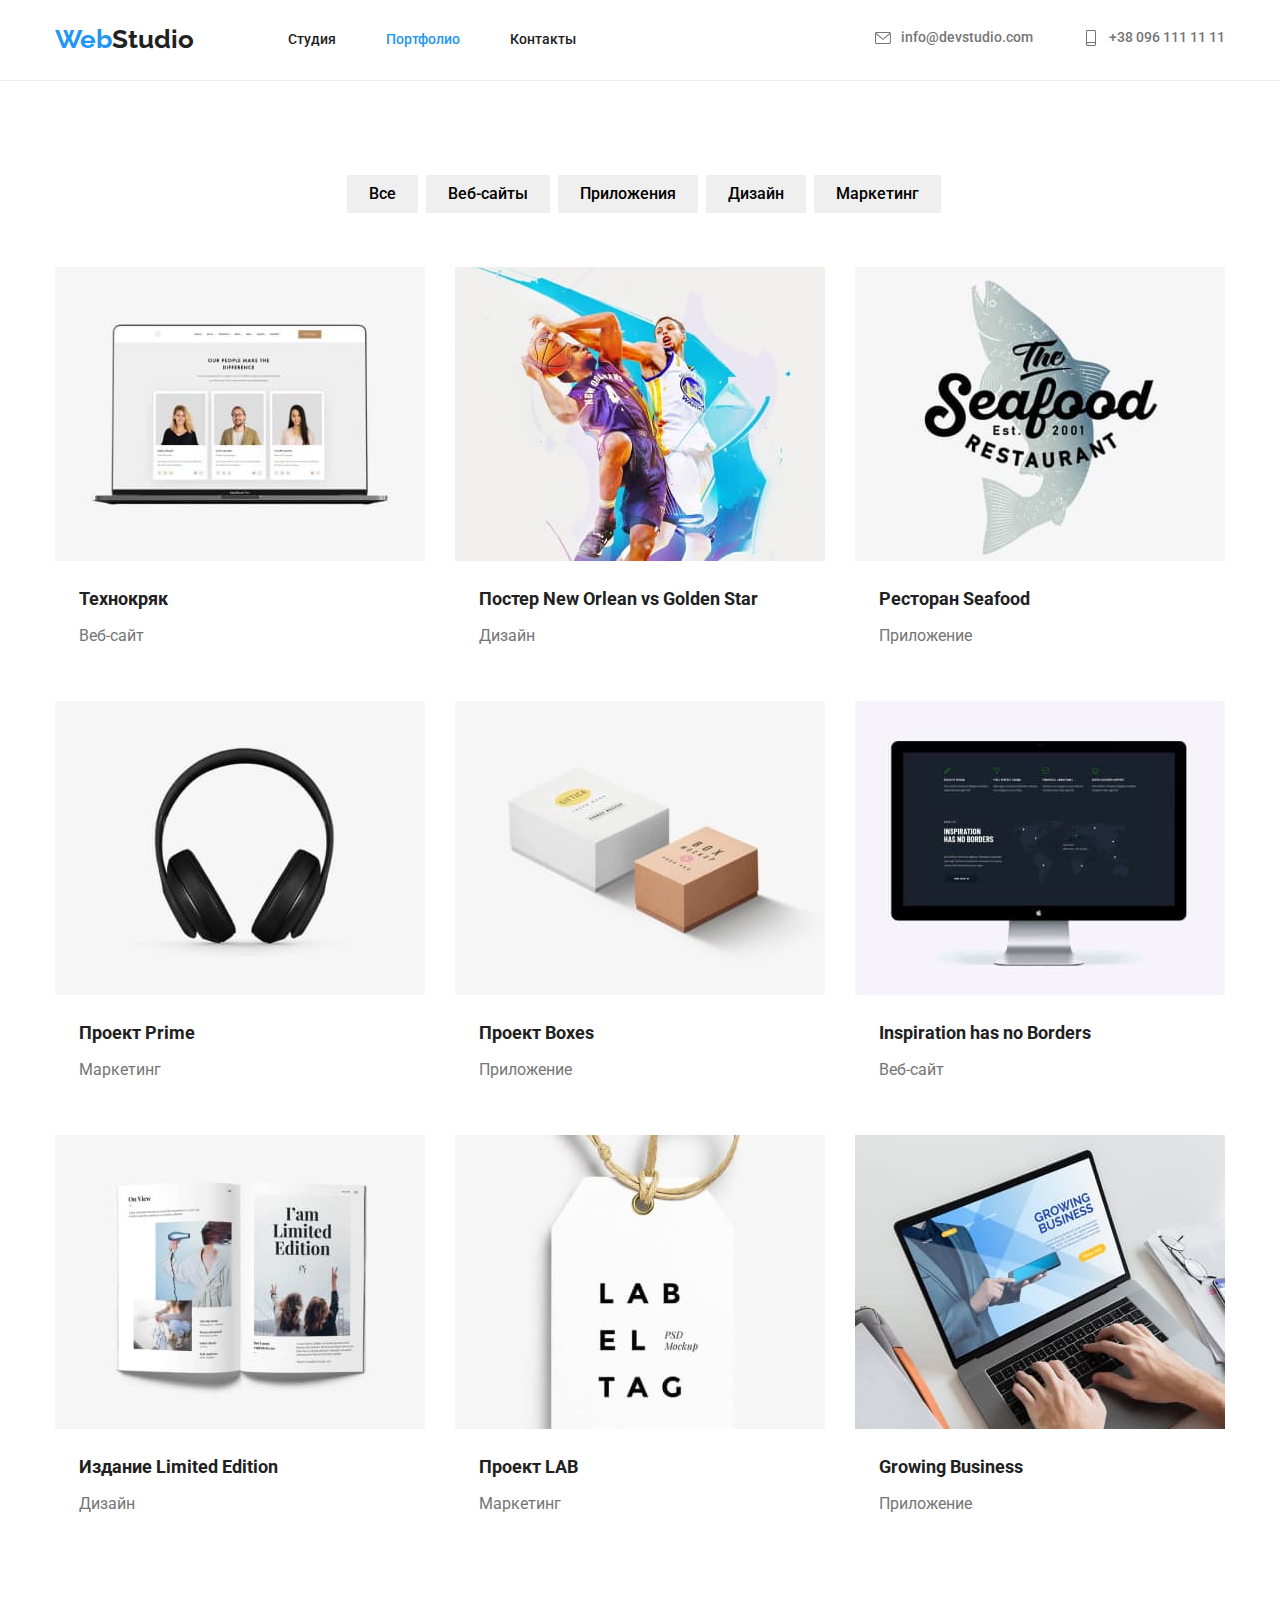
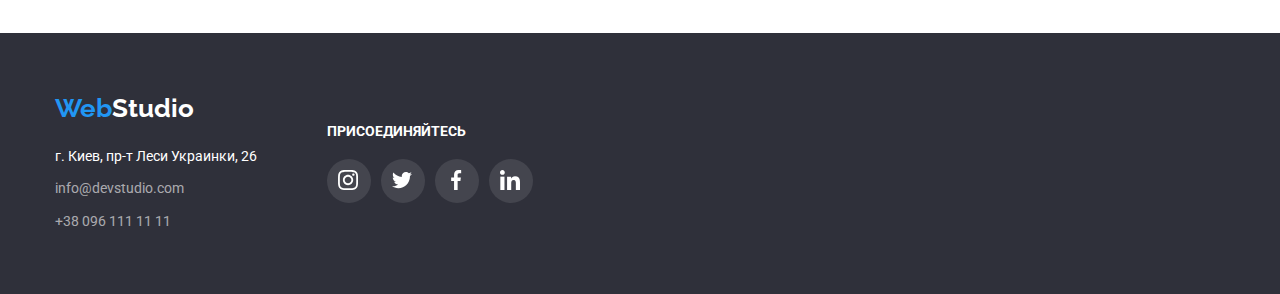
==== portfolio.html @ 02f663d6 "added main files" ====
<!DOCTYPE html>
<html lang="en">
  <head>
    <meta charset="UTF-8" />
    <meta name="viewport" content="width=device-width, initial-scale=1.0" />
    <title>Document</title>
    <link rel="stylesheet" href="https://cdnjs.cloudflare.com/ajax/libs/modern-normalize/1.0.0/modern-normalize.css">
    <link
      href="https://fonts.googleapis.com/css2?family=Raleway:wght@700&family=Roboto:wght@400;500;700;900&display=swap"
      rel="stylesheet"
    />
    <link rel="stylesheet" href="css/styles.css" />
    <link rel="stylesheet" href="css/portfolio.css" />
    <link rel="stylesheet" href="css/main-page.css" />
  </head>

  <body>
    <!--шапка сайту-->
    <header class="header">
      <div class="main-nav">
        <nav class="nav">
          <a lang="en" href="./index.html" class="logo-header">
            <span class="logo-web">Web</span>
            <span class="logo-studio">Studio</span>
          </a>
          <ul class="menu list">
            <li class="item"><a href="./index.html" class="link">Студия</a></li>
            <li class="item"><a href="./portfolio.html" class="link curent">Портфолио</a></li>
            <li class="item"><a href="" class="link">Контакты</a></li>
          </ul>
        </nav>

        <ul class="address list">
          <li class="item">
          <address>
            <a href="mailto:info@devstudio.com" class="address-item">
              <svg class="address-icon">
                <use href="./images/sprite.svg#icon-envelope"></use>
              </svg>
              info@devstudio.com
            </a>
          </address>
          </li>
          <li class="item">
          <address>
            <a href="tel:+380961111111" class="address-item">
              <svg class="address-icon">
                <use href="./images/sprite.svg#icon-smartphone"></use>
              </svg>
              +38 096 111 11 11
            </a>
          </address>
          </li>
        </ul>
      </div>  
    </header>
    <main>
      <h1 class="visually-hidden">наше портфолио</h1>
      <section  class="main">
        <div class="container">
          <!--фільтр проектів-->
          <ul class="filters list">
            <li class="item">
            <button type="button" class="filter-btn">Все</button>
            </li>
  
            <li class="item">
            <button type="button" class="filter-btn">Веб-сайты</button>
            </li>
  
            <li class="item">
            <button type="button" class="filter-btn">Приложения</button>
            </li>
  
            <li class="item">
            <button type="button" class="filter-btn">Дизайн</button>
            </li>
  
            <li class="item">
            <button type="button" class="filter-btn">Маркетинг</button>
            </li>
          </ul>
          <!--Перелік проектів-->
          <h2 class="visually-hidden">список проектов</h2>
          <ul class="projects list">
            <li class="item">
            <a href="" class="project-link">
              <img
                src="./images/project-technokryak.jpg"
                alt="фото проекта "
                width="370"
                height="294"
              />
              <div class="description">
                <h3 class="item-title">Технокряк</h3>
                <p class="item-text">Веб-сайт</p>
              </div>
            </a>
            </li>
            <li class="item">
            <a href="" class="project-link">
              <img
                src="./images/project-poster.jpg"
                alt="фото постера"
                width="370"
                height="294"
              />
              <div class="description">
                <h3 class="item-title">Постер New Orlean vs Golden Star</h3>
                <p class="item-text">Дизайн</p>
              </div>
              
            </a>
            </li>
            <li class="item">
            <a href="" class="project-link">
              <img
                src="./images/project-restaurant.jpg"
                alt="фото заставки приложения"
                width="370"
                height="294"
              />
              <div class="description">
                <h3 class="item-title">Ресторан Seafood</h3>
                <p class="item-text">Приложение</p>
              </div>
            </a>
            </li>
            <li class="item">
            <a href="" class="project-link">
              <img
                src="./images/project-prime.jpg"
                alt="фото проекта"
                width="370"
                height="294"
              />
              <div class="description">
                <h3 class="item-title">Проект Prime</h3>
                <p class="item-text">Маркетинг</p>
              </div>
              
            </a>
            </li>
            <li class="item">
            <a href="" class="project-link">
              <img
                src="./images/project-boxes.jpg"
                alt="фото проекта"
                width="370"
                height="294"
              />
              <div class="description">
                <h3 class="item-title">Проект Boxes</h3>
                <p class="item-text">Приложение</p>
              </div>
              
            </a>
            </li>
            <li class="item">
            <a href="" class="project-link">
              <img
                src="./images/project-inspiration.jpg"
                alt="фото проекта"
                width="370"
                height="294"
              />
              <div class="description">
                <h3 class="item-title">Inspiration has no Borders</h3>
                <p class="item-text">Веб-сайт</p>
              </div>
             
            </a>
            </li>
            <li class="item">
            <a href="" class="project-link">
              <img
                src="./images/project-limited-edition.jpg"
                alt="фото проекта"
                width="370"
                height="294"
              />
              <div class="description">
                <h3 class="item-title">Издание Limited Edition</h3>
                <p class="item-text">Дизайн</p>
              </div>
              
            </a>
            </li>
            <li class="item">
            <a href="" class="project-link">
              <img
                src="./images/project-lab.jpg"
                alt="фото проекта"
                width="370"
                height="294"
              />
              <div class="description">
                <h3 class="item-title">Проект LAB</h3>
                <p class="item-text">Маркетинг</p>
              </div>
              
            </a>
            </li>
            <li class="item">
            <a href="" class="project-link">
              <img
                src="./images/project-growing-business.jpg"
                alt="фото проекта"
                width="370"
                height="294"
              />
              <div class="description">
                <h3 class="item-title">Growing Business</h3>
                <p class="item-text">Приложение</p>
              </div>
              
            </a>
            </li>
          </ul>
        </div>
      </section>
    </main>
    <!--футер-->
    <footer>
      <div class="footer">
        <div class="flex-box">
          <a lang="en" href="./index.html" class="logo-footer">
            <span class="logo-web">Web</span>
            <span class="studio-footer">Studio</span>
          </a>
    
          <ul class="list">
            <li>
              <address class="location">г. Киев, пр-т Леси Украинки, 26</address>
            </li>
            <li>
              <address class="footer-mail">
                <a href="mailto:info@devstudio.com" class="footer-address">info@devstudio.com</a>
              </address>
            </li>
            <li>
              <address class="footer-tell">
                <a href="tel:+380961111111" class="footer-address">+38 096 111 11 11</a>
              </address>
            </li>
          </ul>
        </div>
        <div class="link-container">
          <h2>ПРИСОЕДИНЯЙТЕСЬ</h2>
          <ul class="footer-socials list">
            <li class="social-frame-footer">
              <a href="" class="social-frame-link">
                <svg class="social-icon">
                  <use href="./images/sprite.svg#icon-instagram"></use>
                </svg>
              </a>
            </li>
            <li class="social-frame-footer">
              <a href="" class="social-frame-link">
                <svg class="social-icon">
                  <use href="./images/sprite.svg#icon-twitter"></use>
                </svg>
              </a>
            </li>
            <li class="social-frame-footer">
              <a href="" class="social-frame-link">
                <svg class="social-icon">
                  <use href="./images/sprite.svg#icon-facebook"></use>
                </svg>
              </a>
            </li>
            <li class="social-frame-footer">
              <a href="" class="social-frame-link">
                <svg class="social-icon">
                  <use href="./images/sprite.svg#icon-linkedin"></use>
                </svg>
              </a>
            </li>
          </ul>
        </div>
      </div>
    </footer>
  </body>
</html>
---- css/styles.css ----
html {
    box-sizing: border-box;
}
  
*,
*::before,
*::after {
    box-sizing: inherit;
}
  
.visually-hidden {
    position: absolute;
    width: 1px;
    height: 1px;
    margin: -1px;
    border: 0;
    padding: 0;
    white-space: nowrap;
    clip-path: inset(100%);
    clip: rect(0 0 0 0);
    overflow: hidden;
}

h1, h2, h3, h4, h5, h6, p {
    margin: 0;
}

img {
    display: block;
    max-width: 100%;
    height: auto;
}

:root {
    --primary-text-color:#757575;
    --title-text-color:#212121;
    --accent-color:#2196F3;    ;
    --primary-white-color:#ffffff;
    --background-section-color:#2F303A;
    --icon-color: #AFB1B8;
}


body {
    background-color: var(--primary-white-color);
    color: var(--primary-text-color);
    font-family: roboto, sans-serif;
}

.container {
    margin-left: auto;
    margin-right: auto;
    width: 1200px;
    padding: 0 15px;
}

.visually-hidden {
    position: absolute;
    width: 1px;
    height: 1px;
    margin: -1px;
    padding: 0;
    overflow: hidden;
    border: 0;
    clip: rect(0 0 0 0)
}

/* ===================== HEADER ===================== */

.header {
    font-weight: 500;
    font-size: 14px;
    line-height: 1.14;
    border-bottom: 1px solid #ECECEC;
    
}

.logo-header {
    font-weight: 700;
    font-size: 26px;
    line-height: 1.2;
    word-spacing: -1ch;
    font-family: raleway, sans-serif;
    text-decoration: none;
    margin-right: 94px;
}

.logo-web {
    color: var(--accent-color);
}

.logo-studio {
    color: var(--title-text-color);
}

.menu {
    color: var(--title-text-color);
    padding-top: 32px;
    padding-bottom: 32px;
    text-decoration: none;
    align-items: center;
    display: flex;
    margin-right: -50px;
}

.menu .item {
    margin-right: 50px;
}

.link {
    display: block;
    padding-top: 32px;
    padding-bottom: 32px;
    color: var(--title-text-color);
    text-decoration: none;
}

.nav {
    display: flex;
    align-items: center;
}

.main-nav {
    width: 1200px;
    padding-left: 15px;
    padding-right: 15px;
    margin-left: auto;
    margin-right: auto;
    display: flex;
    align-items: center;
    justify-content: space-between;
}

.address-icon {
  width: 16px;
  height: 16px;
  margin-right: 10px;  
  fill: #757575;
}

.address {
    display: flex;
    margin-left: -50px;
}

.address-item {
    color: var(--primary-text-color);
    font-weight: 500;
    font-size: 14px;
    line-height: 1.14;
    text-decoration: none;
    font-style: normal;
    margin-left: 50px;
    display: inline-flex;
}

.address-item:hover svg {
    fill: var(--accent-color);
}

h2, h3 {
    color: var(--title-text-color);
}

a:hover,
a:focus {
    color: var(--accent-color);
}

button:hover,
button:focus {
    color: var(--primary-white-color);
    background-color: var(--accent-color);
}

footer {
    background: var(--background-section-color);
}

.footer {
    font-weight: 400;
    font-size: 14px;
    line-height: 1.7;
    padding: 60px 15px;
    width: 1200px;
    margin-left: auto;
    margin-right: auto;
    align-items: center;
    display: flex;
}

.footer-address {
    font-style: normal;
    color: rgba(255, 255, 255, 0.6);
    text-decoration: none;
}

.location {
    color: var(--primary-white-color);
    font-style: normal;
    margin-top: 20px;
    margin-bottom: 9px;
}

.footer-mail {
    margin-bottom: 9px;
}

.logo-footer {
    font-family: raleway, sans-serif;
    font-weight: 700;
    font-size: 26px;
    line-height: 1.2;
    text-decoration: none;
    word-spacing: -1ch;
}

.studio-footer {
    color: var(--primary-white-color);
    word-spacing: -1ch;
}

.link-container {
    margin-left: 70px;
}

.link-container h2 {
    margin-bottom: 20px;
    font-weight: 700;
    font-size: 14px;
    line-height: 1.15;
    color: var(--primary-white-color);
}


.footer-socials {
    display: flex;
    
}

.social-frame-link {
    display: block;
    width: 44px;
    height: 44px;
    border-radius: 50%;
    padding: 11px 11px;
    margin-right: 10px; 
    background: rgba(255, 255, 255, 0.1);
}

.social-frame-link:hover,
.social-frame-link:focus {
    background-color: var(--accent-color);
}

.social-frame-link .social-icon {
    fill: var(--primary-white-color);
} 

.curent {
    color: var(--accent-color);
}

.list {
    padding: 0;
    margin: 0;
    list-style: none;
}
---- css/portfolio.css ----
:root {
    --primary-text-color:#757575;
    --title-text-color:#212121;
    --accent-color:#2196F3;    ;
    --primary-white-color:#ffffff;
    --background-section-color:#2F303A;
    --icon-color: #AFB1B8;
}
body {
    background-color: var(--primary-white-color);
    color: var(--primary-text-color);
    font-family: roboto, sans-serif;
    margin: 0;
}

.main {
    padding: 94px 0;
}

.main h1 {
    color: var(--primary-white-color);
    margin-top: 0;
    margin-bottom: 0;
}

.main h2 {
    color: var(--primary-white-color);
    margin-top: 0;
    margin-bottom: 0;
}

.filters {
    margin-bottom: 54px;
    font-family: inherit;
    display: flex;
    justify-content: center;
}

.filters .item {
    border-radius: 2px;
    margin-left: 8px;
}

.filter-btn {
    font-family: roboto, sans-serif;
    padding: 6px 22px;
}

.filter-btn {
    font-weight: 500;
    font-size: 16px;
    line-height: 1.6;
    border: 0;
}

.description {
    padding-top: 20px;
    padding-left: 24px;
    padding-bottom: 20px;
}

.item-title {
    font-weight: 700;
    font-size: 18px;
    line-height: 2;
    margin-bottom: 4px;
}

.item-text {
    color: var(--primary-text-color);
    font-weight: 400;
    font-size: 16px;
    line-height: 1.88;    
}

.item a {
    text-decoration: none;
}

.projects {
    display: flex;
    flex-wrap: wrap;
    margin-left: -30px;
    margin-bottom: -30px;

}

.projects .item {
    width: calc((100% - 90px) / 3);
    margin-left: 30px;
    margin-bottom: 30px;
}

.project-link {
    display: block;
    width: 100%;
    height: 100%;
}

.project-link:hover,
.project-link:focus {
    box-shadow: 0px 1px 1px rgba(0, 0, 0, 0.12), 0px 4px 4px rgba(0, 0, 0, 0.06), 1px 4px 6px rgba(0, 0, 0, 0.16);
    outline: none;
}
---- css/main-page.css ----
:root {
    --primary-text-color:#757575;
    --title-text-color:#212121;
    --accent-color:#2196F3;    ;
    --primary-white-color:#ffffff;
    --background-section-color:#2F303A;
    --icon-color: #AFB1B8;
  }

  body {
    background-color: var(--primary-white-color);
    color: var(--primary-text-color);
    font-family: roboto, sans-serif;
}

/* ===================== HERO ===================== */

h1 {
    font-weight: 900;
    font-size: 44px;
    line-height: 1.36;
    margin-top: 0;
    margin-bottom: 40px;
}


.hero-button {
    color: var(--primary-white-color);
    background: var(--accent-color);
    font-family: inherit;
    font-weight: 700;
    font-size: 16px;
    line-height: 1.88;
    width: 200px;
    height: 50px;
    border-radius: 4px;   
    border: 0; 
}

.hero-button:hover,
.hero-button:focus {
    color: var(--accent-color);
    background-color: var(--primary-white-color);
    box-shadow: 0px 4px 4px rgba(0, 0, 0, 0.15);
}   

.hero {
    color: var(--primary-white-color);
    background-color: #c4c4c4;
    text-align: center;
    max-width: 1600px;
    background-image: linear-gradient(
        rgba(47, 48, 58, 0.4),
        rgba(47, 48, 58, 0.4)),
         url(../images/background-img.jpg);
    margin: 0 auto;
    padding: 200px 0;
}

.precedence-list {
    display: flex;
    justify-content: center;
    margin-left: -30px;
}

.precedence-list .item {
    flex-basis: calc((100% - 90px) / 4);
    margin-left: 30px;
}

.precedence {
    padding-top: 94px;
}

.precedence h3 {
    font-weight: 700;
    font-size: 14px;
    line-height: 1.14;
    margin-top: 0;
    margin-bottom: 10px;
}

.precedence p {
    font-weight: 400;
    font-size: 14px;
    line-height: 1.7;
    margin-top: 0;
    margin-bottom: 0;
}

.precedence-icon {
    width: 70px;
    height: 70px;
}

.background-icon {
    width: 270px;
    height: 120px;
    background-color: #F5F4FA;
    display: inline-flex;
    align-items: center;
    justify-content: center;
    margin-bottom: 30px;
}

.works {
    padding: 94px 0;
}

.work-examples {
    display: flex;
    justify-content: space-between;
    margin-left: -30px;
}

.work-examples .item {
    width: 370px;
    margin-left: 30px;
    
}

.works h2 {
    font-weight: 700;
    font-size: 36px;
    line-height: 1.17;
    text-align: center;
    margin-top: 0;
    margin-bottom: 50px;
}

.team-list {
    display: flex;
    justify-content: center;
    margin-left: -30px;
}

.team-list > .item {
    margin-left: 30px;
    box-shadow: 0px 1px 3px rgba(0, 0, 0, 0.12), 0px 1px 1px rgba(0, 0, 0, 0.14), 0px 2px 1px rgba(0, 0, 0, 0.2);
}

.our-team {
    padding: 94px 0;
    background-color: #F5F4FA;    
}

.our-team h2 {
    font-weight: 700;
    font-size: 36px;
    line-height: 1.17;
    text-align: center;
    margin-top: 0;
    margin-bottom: 50px;
}

.our-team .item {
    background-color: var(--primary-white-color);
    padding-bottom: 30px;
    border-radius: 5px;
}

.our-team .container {
    text-align: center;
}

.our-team h3 {
    font-weight: 500;
    font-size: 16px;
    line-height: 1.2;
    margin-top: 30px;
    margin-bottom: 10px;
}

.our-team p {
    font-weight: 400;
    font-size: 16px;
    line-height: 1.2;
    margin-top: 0;
    margin-bottom: 0;
}

.socials {
    display: flex;
    justify-content: center;
    margin-top: 16px;
}

.social-icon {
    display: inline-block;
    width: 20px;
    height: 20px;
    fill: var(--icon-color);
    }

.social-frame:hover,
.social-frame:focus {
    background-color: var(--accent-color);
}

.social-frame:hover svg,
.social-frame:focus svg {
    fill: var(--primary-white-color);
}

.social-frame {
    display: block;
    width: 44px;
    height: 44px;
    border-radius: 50%;
    padding: 11px 11px;
    margin-right: 10px; 
}

.socials .social-frame {
    width: 100%;
    height: 100%;
}

.clients {
    padding: 94px 0;
}

.clients h2 {
    font-weight: 700;
    font-size: 36px;
    line-height: 1.17;
    text-align: center;
    margin-bottom: 50px;
}

.clients-list {
    display: flex;
    margin-left: -30px;
}

.clients-list .item {
      
}

.clients-icon {
    fill:var(--icon-color);

}

.social-link {
    display: flex;
    justify-content: center;
    align-items: center;
    width: 170px;
    height: 90px;
    margin-left: 30px;
    border: 1px solid var(--icon-color);
    border-radius: 4px;
}

.social-link:hover svg,
.social-link:focus svg {
    fill: var(--accent-color);
}

.social-link:hover,
.social-link:focus {
    border-color: var(--accent-color);
    
}
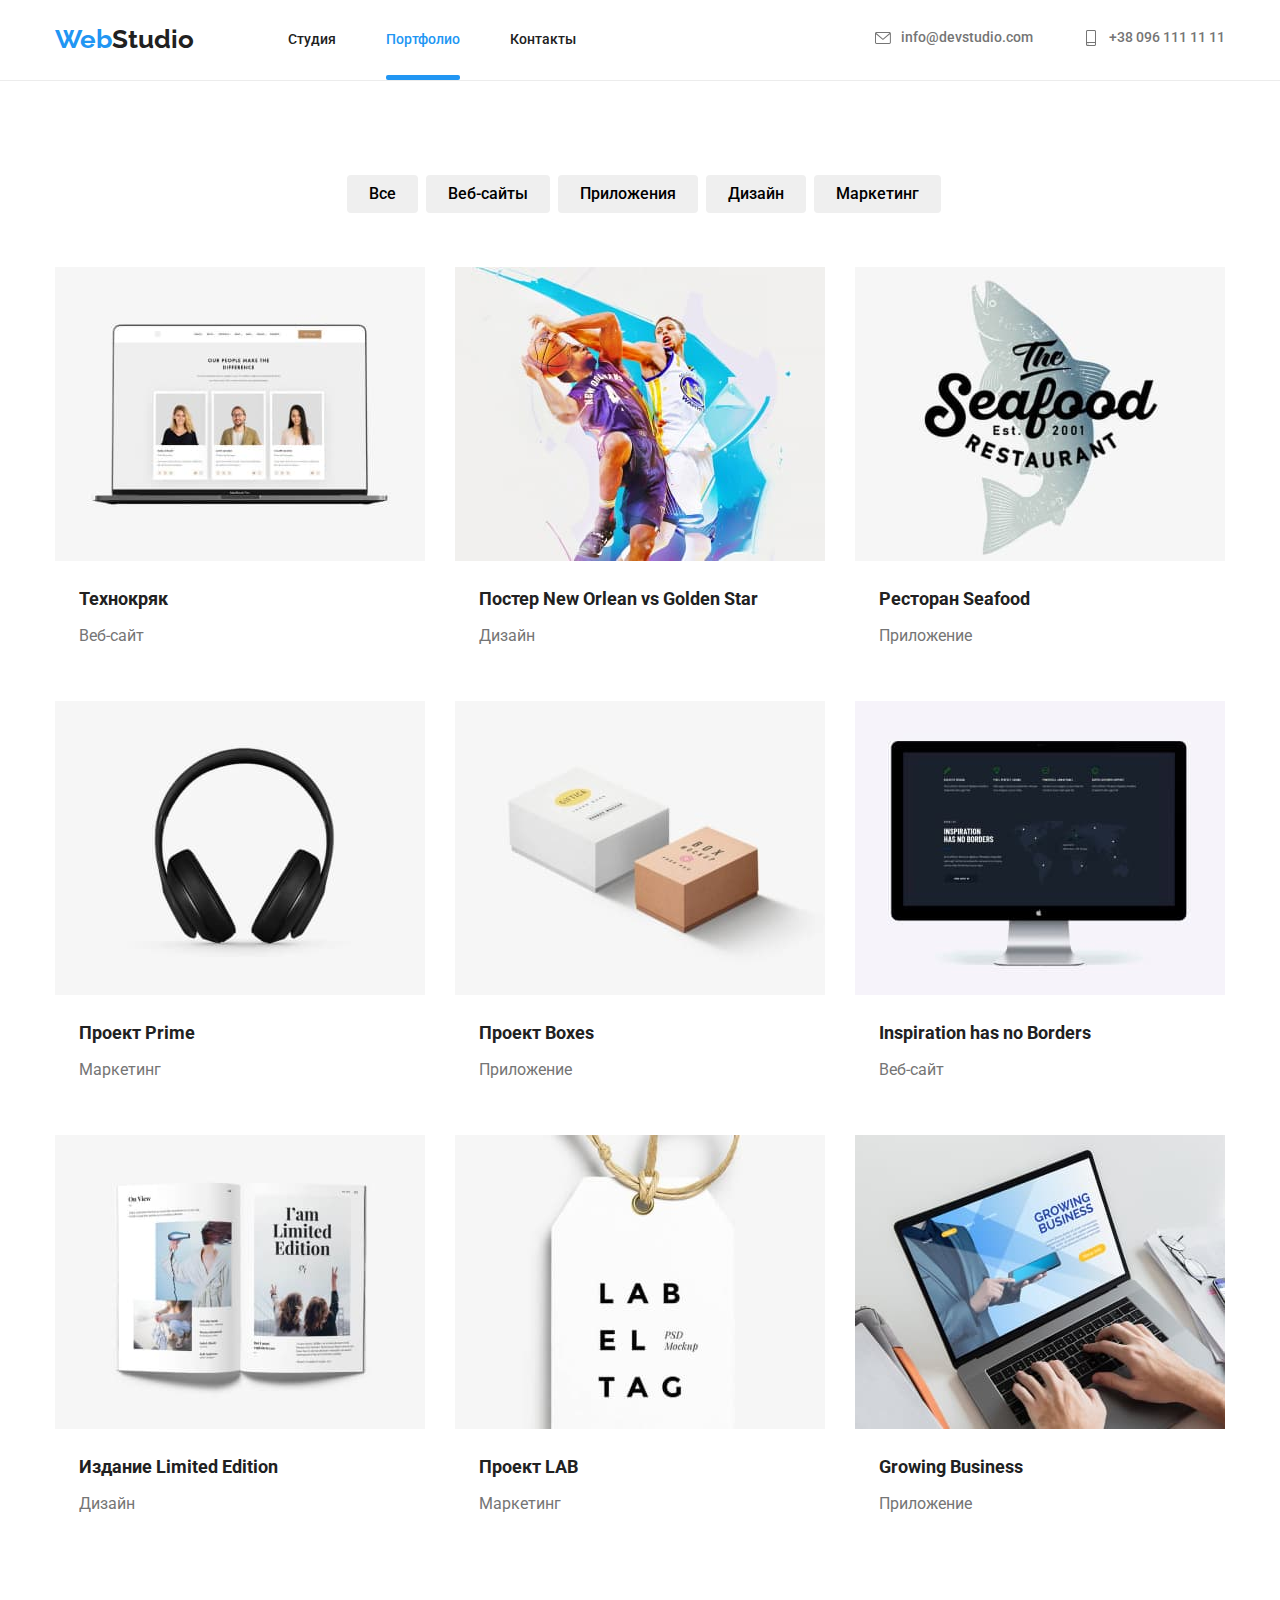
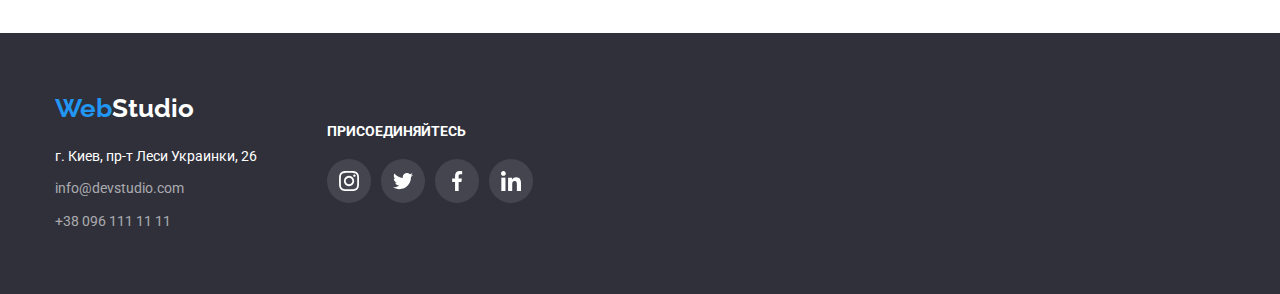
==== commit 01832caf: "added modal window" ====
--- a/portfolio.html
+++ b/portfolio.html
@@ -84,137 +84,239 @@
           <h2 class="visually-hidden">список проектов</h2>
           <ul class="projects list">
             <li class="item">
-            <a href="" class="project-link">
-              <img
-                src="./images/project-technokryak.jpg"
-                alt="фото проекта "
-                width="370"
-                height="294"
-              />
-              <div class="description">
-                <h3 class="item-title">Технокряк</h3>
-                <p class="item-text">Веб-сайт</p>
-              </div>
-            </a>
-            </li>
-            <li class="item">
-            <a href="" class="project-link">
-              <img
-                src="./images/project-poster.jpg"
-                alt="фото постера"
-                width="370"
-                height="294"
-              />
-              <div class="description">
-                <h3 class="item-title">Постер New Orlean vs Golden Star</h3>
-                <p class="item-text">Дизайн</p>
-              </div>
-              
-            </a>
-            </li>
-            <li class="item">
-            <a href="" class="project-link">
-              <img
-                src="./images/project-restaurant.jpg"
-                alt="фото заставки приложения"
-                width="370"
-                height="294"
-              />
-              <div class="description">
-                <h3 class="item-title">Ресторан Seafood</h3>
-                <p class="item-text">Приложение</p>
-              </div>
-            </a>
-            </li>
-            <li class="item">
-            <a href="" class="project-link">
-              <img
-                src="./images/project-prime.jpg"
-                alt="фото проекта"
-                width="370"
-                height="294"
-              />
-              <div class="description">
-                <h3 class="item-title">Проект Prime</h3>
-                <p class="item-text">Маркетинг</p>
-              </div>
-              
-            </a>
-            </li>
-            <li class="item">
-            <a href="" class="project-link">
-              <img
-                src="./images/project-boxes.jpg"
-                alt="фото проекта"
-                width="370"
-                height="294"
-              />
-              <div class="description">
-                <h3 class="item-title">Проект Boxes</h3>
-                <p class="item-text">Приложение</p>
-              </div>
-              
-            </a>
-            </li>
-            <li class="item">
-            <a href="" class="project-link">
-              <img
-                src="./images/project-inspiration.jpg"
-                alt="фото проекта"
-                width="370"
-                height="294"
-              />
-              <div class="description">
-                <h3 class="item-title">Inspiration has no Borders</h3>
-                <p class="item-text">Веб-сайт</p>
-              </div>
-             
-            </a>
-            </li>
-            <li class="item">
-            <a href="" class="project-link">
-              <img
-                src="./images/project-limited-edition.jpg"
-                alt="фото проекта"
-                width="370"
-                height="294"
-              />
-              <div class="description">
-                <h3 class="item-title">Издание Limited Edition</h3>
-                <p class="item-text">Дизайн</p>
-              </div>
-              
-            </a>
-            </li>
-            <li class="item">
-            <a href="" class="project-link">
-              <img
-                src="./images/project-lab.jpg"
-                alt="фото проекта"
-                width="370"
-                height="294"
-              />
-              <div class="description">
-                <h3 class="item-title">Проект LAB</h3>
-                <p class="item-text">Маркетинг</p>
-              </div>
-              
-            </a>
-            </li>
-            <li class="item">
-            <a href="" class="project-link">
-              <img
-                src="./images/project-growing-business.jpg"
-                alt="фото проекта"
-                width="370"
-                height="294"
-              />
-              <div class="description">
-                <h3 class="item-title">Growing Business</h3>
-                <p class="item-text">Приложение</p>
-              </div>
-              
-            </a>
+              <a href="" class="project-link">
+                <div class="animation-container">
+                  <img
+                    src="./images/project-technokryak.jpg"
+                    alt="фото проекта "
+                    width="370"
+                    height="294"
+                  />
+                  <div class="description-container">
+                    <p class="project-description">
+                      Технокряк это современная
+                      площадка распространения
+                      коронавируса. Компании
+                      используют эту платформу
+                      для цифрового шпионажа и атак на
+                      защищённые сервера конкурентов.
+                    </p>
+                  </div>
+                </div>
+                <div class="description">
+                  <h3 class="item-title">Технокряк</h3>
+                  <p class="item-text">Веб-сайт</p>
+                </div>
+              </a>
+            </li>
+            <li class="item">
+              <a href="" class="project-link">
+                <div class="animation-container">
+                  <img
+                   src="./images/project-poster.jpg"
+                   alt="фото постера"
+                   width="370"
+                   height="294"
+                  />
+                  <div class="description-container">
+                    <p class="project-description">
+                     Технокряк это современная
+                     площадка распространения
+                     коронавируса. Компании
+                     используют эту платформу
+                     для цифрового шпионажа и атак на
+                     защищённые сервера конкурентов.
+                    </p>
+                  </div>
+                </div>
+                <div class="description">
+                  <h3 class="item-title">Постер New Orlean vs Golden Star</h3>
+                  <p class="item-text">Дизайн</p>
+                </div>
+              </a>
+            </li>
+            <li class="item">
+              <a href="" class="project-link">
+                <div class="animation-container">
+                  <img
+                    src="./images/project-restaurant.jpg"
+                    alt="фото заставки приложения"
+                    width="370"
+                    height="294"
+                  />
+                  <div class="description-container">
+                    <p class="project-description">
+                      Технокряк это современная
+                      площадка распространения
+                      коронавируса. Компании
+                      используют эту платформу
+                      для цифрового шпионажа и атак на
+                      защищённые сервера конкурентов.
+                    </p>
+                  </div>
+                </div>
+                <div class="description">
+                  <h3 class="item-title">Ресторан Seafood</h3>
+                  <p class="item-text">Приложение</p>
+                </div>
+              </a>
+            </li>
+            <li class="item">
+              <a href="" class="project-link">
+                <div class="animation-container">
+                  <img
+                    src="./images/project-prime.jpg"
+                    alt="фото проекта"
+                    width="370"
+                    height="294"
+                  />
+                  <div class="description-container">
+                    <p class="project-description">
+                      Технокряк это современная
+                      площадка распространения
+                      коронавируса. Компании
+                      используют эту платформу
+                      для цифрового шпионажа и атак на
+                      защищённые сервера конкурентов.
+                    </p>
+                  </div>
+                </div>
+                <div class="description">
+                  <h3 class="item-title">Проект Prime</h3>
+                  <p class="item-text">Маркетинг</p>
+                </div>
+              </a>
+            </li>
+            <li class="item">
+              <a href="" class="project-link">
+                <div class="animation-container">
+                  <img
+                    src="./images/project-boxes.jpg"
+                    alt="фото проекта"
+                    width="370"
+                    height="294"
+                  />
+                  <div class="description-container">
+                    <p class="project-description">
+                     Технокряк это современная
+                     площадка распространения
+                     коронавируса. Компании
+                     используют эту платформу
+                     для цифрового шпионажа и атак на
+                     защищённые сервера конкурентов.
+                    </p>
+                </div>
+                </div>
+                <div class="description">
+                  <h3 class="item-title">Проект Boxes</h3>
+                  <p class="item-text">Приложение</p>
+                </div>
+              </a>
+            </li>
+            <li class="item">
+              <a href="" class="project-link">
+                <div class="animation-container">
+                  <img
+                    src="./images/project-inspiration.jpg"
+                    alt="фото проекта"
+                    width="370"
+                    height="294"
+                  />
+                  <div class="description-container">
+                    <p class="project-description">
+                      Технокряк это современная
+                      площадка распространения
+                      коронавируса. Компании
+                         используют эту платформу
+                      для цифрового шпионажа и атак на
+                      защищённые сервера конкурентов.
+                    </p>
+                  </div>
+                </div>
+                <div class="description">
+                  <h3 class="item-title">Inspiration has no Borders</h3>
+                  <p class="item-text">Веб-сайт</p>
+                </div>
+              </a>
+            </li>
+            <li class="item">
+              <a href="" class="project-link">
+                <div class="animation-container">
+                  <img
+                   src="./images/project-limited-edition.jpg"
+                   alt="фото проекта"
+                   width="370"
+                   height="294"
+                  />
+                  <div class="description-container">
+                    <p class="project-description">
+                      Технокряк это современная
+                      площадка распространения
+                      коронавируса. Компании
+                      используют эту платформу
+                      для цифрового шпионажа и атак на
+                      защищённые сервера конкурентов.
+                    </p>
+                  </div>
+                </div>
+                <div class="description">
+                  <h3 class="item-title">Издание Limited Edition</h3>
+                  <p class="item-text">Дизайн</p>
+                </div>
+              </a>
+            </li>
+            <li class="item">
+              <a href="" class="project-link">
+                <div class="animation-container">
+                  <img
+                    src="./images/project-lab.jpg"
+                    alt="фото проекта"
+                    width="370"
+                    height="294"
+                  />
+                  <div class="description-container">
+                    <p class="project-description">
+                      Технокряк это современная
+                      площадка распространения
+                      коронавируса. Компании
+                      используют эту платформу
+                      для цифрового шпионажа и атак на
+                      защищённые сервера конкурентов.
+                    </p>
+                  </div>
+                </div>
+                <div class="description">
+                  <h3 class="item-title">Проект LAB</h3>
+                  <p class="item-text">Маркетинг</p>
+                </div>
+
+              </a>
+            </li>
+            <li class="item">
+              <a href="" class="project-link">
+                <div class="animation-container">
+                  <img
+                    src="./images/project-growing-business.jpg"
+                    alt="фото проекта"
+                    width="370"
+                    height="294"
+                  />
+                  <div class="description-container">
+                    <p class="project-description">
+                      Технокряк это современная
+                      площадка распространения
+                      коронавируса. Компании
+                      используют эту платформу
+                      для цифрового шпионажа и атак на
+                      защищённые сервера конкурентов.
+                    </p>
+                  </div>
+                </div>
+                <div class="description">
+                  <h3 class="item-title">Growing Business</h3>
+                  <p class="item-text">Приложение</p>
+                </div>
+              </a>
             </li>
           </ul>
         </div>
--- a/css/styles.css
+++ b/css/styles.css
@@ -115,6 +115,36 @@
     text-decoration: none;
 }
 
+.menu .link {
+    font-weight: 500;
+    font-size: 14px;
+    line-height: 1.14;
+    position: relative;
+    transition-property: var(--accent-color);
+    transition-duration: 250ms;
+    transition-timing-function: cubic-bezier(0.4, 0, 0.2, 1);
+}
+
+.menu .link::after {
+    content: "";
+    position: absolute;
+    left: 0;
+    bottom: 0;
+    display: block;
+    width: 100%;
+    height: 5px;
+    border-radius: 2px;
+    background-color: var(--accent-color);
+    opacity: 0;
+    transition-property: var(--accent-color);
+    transition-duration: 250ms;
+    transition-timing-function: cubic-bezier(0.4, 0, 0.2, 1);
+}
+
+.menu .link:hover::after {
+    opacity: 1;
+  }
+
 .nav {
     display: flex;
     align-items: center;
@@ -152,6 +182,9 @@
     font-style: normal;
     margin-left: 50px;
     display: inline-flex;
+    transition-property: var(--accent-color);
+    transition-duration: 250ms;
+    transition-timing-function: cubic-bezier(0.4, 0, 0.2, 1);
 }
 
 .address-item:hover svg {
@@ -161,6 +194,8 @@
 h2, h3 {
     color: var(--title-text-color);
 }
+
+
 
 a:hover,
 a:focus {
@@ -193,6 +228,9 @@
     font-style: normal;
     color: rgba(255, 255, 255, 0.6);
     text-decoration: none;
+    transition-property: var(--accent-color);
+    transition-duration: 250ms;
+    transition-timing-function: cubic-bezier(0.4, 0, 0.2, 1);
 }
 
 .location {
@@ -243,9 +281,12 @@
     width: 44px;
     height: 44px;
     border-radius: 50%;
-    padding: 11px 11px;
+    padding: 12px 12px;
     margin-right: 10px; 
     background: rgba(255, 255, 255, 0.1);
+    transition-property: var(--accent-color);
+    transition-duration: 250ms;
+    transition-timing-function: cubic-bezier(0.4, 0, 0.2, 1);
 }
 
 .social-frame-link:hover,
@@ -259,6 +300,19 @@
 
 .curent {
     color: var(--accent-color);
+}
+
+.menu .curent::after {
+    content: "";
+    position: absolute;
+    left: 0;
+    bottom: 0;
+    display: block;
+    width: 100%;
+    height: 5px;
+    border-radius: 2px;
+    background-color: var(--accent-color);
+    opacity: 1;
 }
 
 .list {
@@ -267,3 +321,50 @@
     list-style: none;
 }
 
+.modal-button {
+    position: absolute;
+    content: '';
+    top: 8px;
+    right: 8px;
+    width: 30px;
+    height: 30px;
+  
+    cursor: pointer;
+    background-color: var(--primarycolor);
+    border: 1px solid rgba(0, 0, 0, 0.1);
+    box-sizing: border-box;
+    border-radius: 50%;
+  }
+  .modal-svg {
+    width: 11px;
+    height: 11px;
+    fill: #000000;
+    background-size: contain;
+  }
+  .backdrop {
+    position: fixed;
+    top: 0;
+    left: 0;
+    width: 100%;
+    height: 100%;
+    background-color: rgba(0, 0, 0, 0.2);
+    transition: 250ms cubic-bezier(0.4, 0, 0.2, 1);
+  }
+  .modal {
+    position: absolute;
+    top: 50%;
+    left: 50%;
+    width: 528px;
+    height: 581px;
+    background: var(--primary-white-color);
+    box-shadow: 0px 1px 3px rgba(0, 0, 0, 0.12), 0px 1px 1px rgba(0, 0, 0, 0.14),
+      0px 2px 1px rgba(0, 0, 0, 0.2);
+    border-radius: 4px;
+  
+    transform: translate(-50%, -50%);
+  }
+  .backdrop.is-hidden {
+    opacity: 0;
+    visibility: hidden;
+    pointer-events: none;
+  }--- a/css/portfolio.css
+++ b/css/portfolio.css
@@ -44,13 +44,20 @@
 .filter-btn {
     font-family: roboto, sans-serif;
     padding: 6px 22px;
-}
-
-.filter-btn {
     font-weight: 500;
     font-size: 16px;
     line-height: 1.6;
     border: 0;
+    border-radius: 4px;
+    transition-property: var(--accent-color);
+    transition-duration: 250ms;
+    transition-timing-function: cubic-bezier(0.4, 0, 0.2, 1);
+}
+
+.filter-btn:hover {
+    box-shadow: 0px 3px 1px rgba(0, 0, 0, 0.1),
+        0px 1px 2px rgba(0, 0, 0, 0.08), 
+        0px 2px 2px rgba(0, 0, 0, 0.12);
 }
 
 .description {
@@ -101,4 +108,37 @@
 .project-link:focus {
     box-shadow: 0px 1px 1px rgba(0, 0, 0, 0.12), 0px 4px 4px rgba(0, 0, 0, 0.06), 1px 4px 6px rgba(0, 0, 0, 0.16);
     outline: none;
+}
+
+.animation-container {
+    position: relative;
+    overflow: hidden; 
+}
+
+.description-container {
+    position: absolute;
+    display: flex;
+    align-items: center;
+    bottom: 0;
+    width: 100%;
+    height: 100%;
+    padding: 63px 24px;
+    background-color: rgba(33,150,243,0.9);
+    transform: translateY(+100%);
+    opacity: 0;
+    transition-property:  rgba(33,150,243,0.9);
+    transition-duration: 250ms;
+    transition-timing-function: cubic-bezier(0.4, 0, 0.2, 1); 
+}
+
+.project-link:hover .description-container {
+    transform: translateY(0);
+    opacity: 1;
+}
+
+.project-description {
+    font-weight: 500;
+    font-size: 18px;
+    line-height: 1.56;
+    color: var(--primary-white-color);
 }--- a/css/main-page.css
+++ b/css/main-page.css
@@ -34,7 +34,10 @@
     width: 200px;
     height: 50px;
     border-radius: 4px;   
-    border: 0; 
+    border: 0;
+    transition-property: var(--accent-color);
+    transition-duration: 250ms;
+    transition-timing-function: cubic-bezier(0.4, 0, 0.2, 1); 
 }
 
 .hero-button:hover,
@@ -116,8 +119,29 @@
 .work-examples .item {
     width: 370px;
     margin-left: 30px;
+    position: relative;
     
 }
+
+.work-examples-description {
+    position: absolute;
+    bottom: 0;
+    width: 100%;
+    min-height: 70px;
+    background-color: rgba(47,48,58,0.8);
+    ;
+}
+
+.work-examples-text {
+    text-align: center;
+    font-weight: 700;
+    font-size: 14px;
+    line-height: 1.14;
+    color: var(--primary-white-color);
+    padding: 27px 0;
+}
+
+
 
 .works h2 {
     font-weight: 700;
@@ -134,9 +158,11 @@
     margin-left: -30px;
 }
 
-.team-list > .item {
+.team-list .team-item {
     margin-left: 30px;
-    box-shadow: 0px 1px 3px rgba(0, 0, 0, 0.12), 0px 1px 1px rgba(0, 0, 0, 0.14), 0px 2px 1px rgba(0, 0, 0, 0.2);
+    box-shadow: 0px 1px 3px rgba(0, 0, 0, 0.12),
+        0px 1px 1px rgba(0, 0, 0, 0.14),
+        0px 2px 1px rgba(0, 0, 0, 0.2);
 }
 
 .our-team {
@@ -153,7 +179,7 @@
     margin-bottom: 50px;
 }
 
-.our-team .item {
+.our-team  .team-item {
     background-color: var(--primary-white-color);
     padding-bottom: 30px;
     border-radius: 5px;
@@ -185,12 +211,19 @@
     margin-top: 16px;
 }
 
+.socials .item {
+    margin-right: 10px;
+}
+
 .social-icon {
     display: inline-block;
     width: 20px;
     height: 20px;
     fill: var(--icon-color);
-    }
+    transition-property: var(--accent-color);
+    transition-duration: 250ms;
+    transition-timing-function: cubic-bezier(0.4, 0, 0.2, 1);
+}
 
 .social-frame:hover,
 .social-frame:focus {
@@ -204,11 +237,14 @@
 
 .social-frame {
     display: block;
-    width: 44px;
-    height: 44px;
+    width: auto;
+    height: auto;
     border-radius: 50%;
-    padding: 11px 11px;
-    margin-right: 10px; 
+    padding: 12px 12px;
+    transition-property: var(--accent-color);
+    transition-duration: 250ms;
+    transition-timing-function: cubic-bezier(0.4, 0, 0.2, 1);
+     
 }
 
 .socials .social-frame {
@@ -239,6 +275,9 @@
 
 .clients-icon {
     fill:var(--icon-color);
+    transition-property: var(--accent-color);
+    transition-duration: 250ms;
+    transition-timing-function: cubic-bezier(0.4, 0, 0.2, 1);
 
 }
 
@@ -251,6 +290,9 @@
     margin-left: 30px;
     border: 1px solid var(--icon-color);
     border-radius: 4px;
+    transition-property: var(--accent-color);
+    transition-duration: 250ms;
+    transition-timing-function: cubic-bezier(0.4, 0, 0.2, 1);
 }
 
 .social-link:hover svg,
